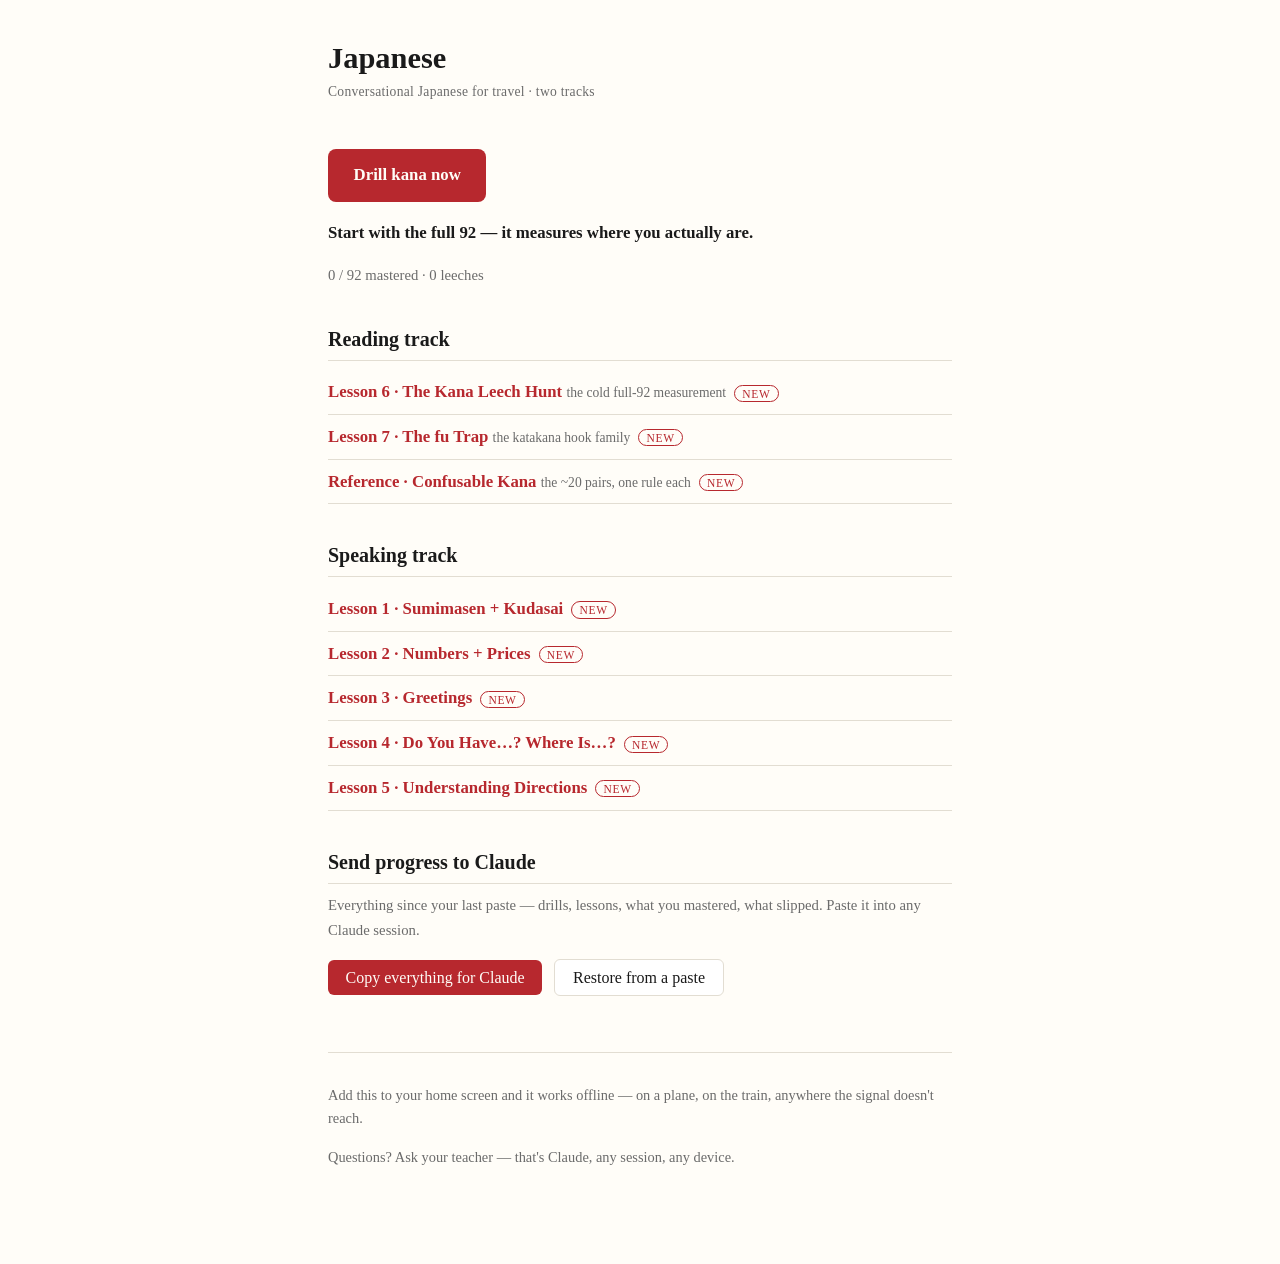
==== index.html @ d2c5561e "Add a shared progress store and one bulk export" ====
<!doctype html>
<html lang="en">
<head>
<meta charset="utf-8">
<meta name="viewport" content="width=device-width, initial-scale=1, viewport-fit=cover">
<meta name="robots" content="noindex, nofollow">
<meta name="theme-color" content="#b7282e" media="(prefers-color-scheme: light)">
<meta name="theme-color" content="#191714" media="(prefers-color-scheme: dark)">
<link rel="manifest" href="manifest.webmanifest">
<link rel="apple-touch-icon" href="icon-180.png">
<link rel="icon" href="icon-192.png">
<meta name="apple-mobile-web-app-capable" content="yes">
<meta name="mobile-web-app-capable" content="yes">
<meta name="apple-mobile-web-app-status-bar-style" content="default">
<meta name="apple-mobile-web-app-title" content="Japanese">
<title>Japanese</title>
<link rel="stylesheet" href="assets/style.css">
<link rel="stylesheet" href="assets/kana-drill.css">
<script src="assets/progress.js"></script>
<script src="assets/kana-drill.js"></script>
<script src="assets/home.js"></script>
<style>
.idx { list-style: none; padding: 0; margin: .6rem 0; }
.idx li { padding: .5rem 0; border-bottom: 1px solid var(--rule); }
.idx a { text-decoration: none; font-weight: 700; }
.idx a:hover { text-decoration: underline; }
.idx-note { color: var(--muted); font-size: .85rem; font-weight: 400; }
.idx-cta {
  display: inline-block;
  background: var(--accent);
  color: var(--paper);
  text-decoration: none;
  font-weight: 700;
  padding: .8rem 1.6rem;
  border-radius: 8px;
  margin-top: .8rem;
}
.idx-sub { color: var(--muted); font-size: .92rem; margin-top: .5rem; }
.idx-next { font-weight: 700; margin-top: .9rem; }
.idx-warn {
  border-left: 3px solid var(--accent);
  background: var(--accent-soft);
  padding: .7rem .9rem;
  font-size: .92rem;
}
.idx-state {
  font-size: .72rem;
  text-transform: uppercase;
  letter-spacing: .06em;
  padding: .1rem .45rem;
  border-radius: 999px;
  border: 1px solid var(--rule);
  color: var(--muted);
  margin-left: .5rem;
  white-space: nowrap;
}
.idx-state.is-new { border-color: var(--accent); color: var(--accent); }
.idx-state.is-done { border-color: var(--win); color: var(--win); }
.idx-restore {
  width: 100%;
  min-height: 6rem;
  font-family: inherit;
  font-size: .9rem;
  padding: .6rem .7rem;
  border: 1px solid var(--rule);
  border-radius: 6px;
  background: var(--card);
  color: var(--ink);
  margin-top: .6rem;
}
</style>
</head>
<body>
<h1>Japanese</h1>
<div class="lesson-meta">Conversational Japanese for travel · two tracks</div>

<p id="warn" class="idx-warn" hidden></p>

<p><a class="idx-cta" href="reference/kana-trainer.html">Drill kana now</a></p>
<p id="next" class="idx-next"></p>
<p id="status" class="idx-sub"></p>

<h2>Reading track</h2>
<ul class="idx">
<li><a href="lessons/0006-kana-diagnostic.html" data-lesson="0006-kana-diagnostic">Lesson 6 · The Kana Leech Hunt</a> <span class="idx-note">the cold full-92 measurement</span></li>
<li><a href="lessons/0007-the-fu-trap.html" data-lesson="0007-the-fu-trap">Lesson 7 · The fu Trap</a> <span class="idx-note">the katakana hook family</span></li>
<li><a href="reference/kana-confusables.html" data-lesson="kana-confusables">Reference · Confusable Kana</a> <span class="idx-note">the ~20 pairs, one rule each</span></li>
</ul>

<h2>Speaking track</h2>
<ul class="idx">
<li><a href="lessons/0001-sumimasen-and-kudasai.html" data-lesson="0001-sumimasen-and-kudasai">Lesson 1 · Sumimasen + Kudasai</a></li>
<li><a href="lessons/0002-numbers-and-prices.html" data-lesson="0002-numbers-and-prices">Lesson 2 · Numbers + Prices</a></li>
<li><a href="lessons/0003-greetings.html" data-lesson="0003-greetings">Lesson 3 · Greetings</a></li>
<li><a href="lessons/0004-arimasu-ka-and-doko.html" data-lesson="0004-arimasu-ka-and-doko">Lesson 4 · Do You Have…? Where Is…?</a></li>
<li><a href="lessons/0005-understanding-directions.html" data-lesson="0005-understanding-directions">Lesson 5 · Understanding Directions</a></li>
</ul>

<h2>Send progress to Claude</h2>
<p class="idx-sub">Everything since your last paste — drills, lessons, what you
mastered, what slipped. Paste it into any Claude session.</p>
<p>
  <button id="export" class="copy-results-btn">Copy everything for Claude</button>
  <button id="restore" class="kd-again">Restore from a paste</button>
</p>
<textarea id="restore-box" class="idx-restore" hidden
  placeholder="Paste a progress export here, then tap Restore again."></textarea>
<pre id="export-raw" class="quiz-summary-raw" hidden></pre>

<footer>
<p>Add this to your home screen and it works offline — on a plane, on the train,
anywhere the signal doesn't reach.</p>
<p>Questions? Ask your teacher — that's Claude, any session, any device.</p>
</footer>
<script src="assets/app.js"></script>
</body>
</html>
---- assets/style.css ----
/* Shared course stylesheet — linked by every lesson and reference doc */
:root {
  --ink: #1a1a1a;
  --paper: #fffdf8;
  --accent: #b7282e;      /* vermillion — torii red */
  --accent-soft: #f6e3e3;
  --muted: #6b6b6b;
  --rule: #e2ddd2;
  --win: #1e7a3c;
  --win-soft: #e2f2e7;
  --card: #ffffff;
  --serif: "Iowan Old Style", "Palatino", "Georgia", serif;
  --jp: "Hiragino Sans", "Hiragino Kaku Gothic ProN", "Yu Gothic", sans-serif;
}

/* Dark theme: lamplit paper, not inverted. Vermillion lifted for contrast. */
@media (prefers-color-scheme: dark) {
  :root {
    --ink: #e8e2d6;
    --paper: #191714;
    --accent: #e0555b;
    --accent-soft: #3a2426;
    --muted: #9d968a;
    --rule: #38342e;
    --win: #5cb87e;
    --win-soft: #1e2f25;
    --card: #221f1b;
  }
}
:root[data-theme="dark"] {
  --ink: #e8e2d6;
  --paper: #191714;
  --accent: #e0555b;
  --accent-soft: #3a2426;
  --muted: #9d968a;
  --rule: #38342e;
  --win: #5cb87e;
  --win-soft: #1e2f25;
  --card: #221f1b;
}
:root[data-theme="light"] {
  --ink: #1a1a1a;
  --paper: #fffdf8;
  --accent: #b7282e;
  --accent-soft: #f6e3e3;
  --muted: #6b6b6b;
  --rule: #e2ddd2;
  --win: #1e7a3c;
  --win-soft: #e2f2e7;
  --card: #ffffff;
}

* { box-sizing: border-box; }

body {
  font-family: var(--serif);
  color: var(--ink);
  background: var(--paper);
  line-height: 1.65;
  max-width: 42rem;
  margin: 0 auto;
  padding: 2.5rem 1.5rem 5rem;
  font-size: 1.05rem;
}

h1 {
  font-size: 1.9rem;
  line-height: 1.2;
  margin: 0 0 .3rem;
  font-weight: 700;
}

h2 {
  font-size: 1.25rem;
  margin: 2.2rem 0 .6rem;
  border-bottom: 1px solid var(--rule);
  padding-bottom: .25rem;
}

.lesson-meta {
  color: var(--muted);
  font-size: .85rem;
  margin-bottom: 2rem;
  letter-spacing: .02em;
}

.jp {
  font-family: var(--jp);
  font-size: 1.35em;
  line-height: 1.5;
}

.romaji { color: var(--muted); font-style: italic; }

.phrase-card {
  border: 1px solid var(--rule);
  border-left: 4px solid var(--accent);
  border-radius: 6px;
  padding: 1rem 1.25rem;
  margin: 1rem 0;
  background: var(--card);
}
.phrase-card .jp { display: block; margin-bottom: .15rem; }
.phrase-card .romaji { display: block; }
.phrase-card .gloss { display: block; font-size: .95rem; }

.callout {
  background: var(--accent-soft);
  border-radius: 6px;
  padding: .8rem 1.1rem;
  margin: 1.2rem 0;
  font-size: .97rem;
}

.win {
  background: var(--win-soft);
  border-radius: 6px;
  padding: .8rem 1.1rem;
  margin: 1.2rem 0;
}

table { border-collapse: collapse; width: 100%; margin: 1rem 0; }
th, td { text-align: left; padding: .45rem .6rem; border-bottom: 1px solid var(--rule); }
th { font-size: .8rem; text-transform: uppercase; letter-spacing: .06em; color: var(--muted); }

a { color: var(--accent); }

.speak-btn {
  font-family: inherit;
  font-size: .8rem;
  border: 1px solid var(--rule);
  background: var(--card);
  border-radius: 999px;
  padding: .15rem .7rem;
  cursor: pointer;
  color: var(--accent);
  vertical-align: middle;
  margin-left: .4rem;
}
.speak-btn:hover { background: var(--accent-soft); }

/* Quiz component */
.quiz { border: 1px solid var(--rule); border-radius: 6px; padding: 1.1rem 1.25rem; margin: 1.2rem 0; background: var(--card); }
.quiz-q { font-weight: 700; margin-bottom: .7rem; }
.quiz-opt {
  display: block; width: 100%; text-align: left;
  font-family: inherit; font-size: 1rem;
  padding: .55rem .8rem; margin: .35rem 0;
  border: 1px solid var(--rule); border-radius: 6px;
  background: var(--paper); color: var(--ink); cursor: pointer;
}
.quiz-opt:hover { border-color: var(--accent); }
.quiz-opt.correct { background: var(--win-soft); border-color: var(--win); }
.quiz-opt.wrong { background: var(--accent-soft); border-color: var(--accent); }
.quiz-fb { margin-top: .6rem; font-size: .95rem; display: none; }

/* Results summary — shown after the last quiz is answered */
.quiz-summary {
  border: 1px solid var(--accent);
  border-radius: 6px;
  padding: 1.1rem 1.25rem;
  margin: 1.5rem 0;
  background: var(--card);
}
.quiz-summary-score { font-weight: 700; font-size: 1.1rem; margin-bottom: .4rem; }
.quiz-summary p { margin: 0 0 .8rem; font-size: .95rem; color: var(--muted); }
.copy-results-btn {
  font-family: inherit; font-size: 1rem;
  padding: .55rem 1.1rem;
  border: none; border-radius: 6px;
  background: var(--accent); color: var(--paper);
  cursor: pointer;
}
.quiz-summary-raw {
  margin: .8rem 0 0; padding: .7rem .9rem;
  border: 1px dashed var(--rule); border-radius: 6px;
  font-size: .85rem; white-space: pre-wrap;
  overflow-x: auto;
  user-select: all; -webkit-user-select: all;
}

footer {
  margin-top: 3.5rem; padding-top: 1rem;
  border-top: 1px solid var(--rule);
  font-size: .9rem; color: var(--muted);
}

@media print {
  body { max-width: none; padding: 0; }
  .speak-btn, .quiz { display: none; }
}
---- assets/kana-drill.css ----
/* Kana drill component — pairs with assets/kana-drill.js.
   Inherits palette from style.css; adds nothing to :root. */

.kd-stage {
  border: 1px solid var(--rule);
  border-radius: 8px;
  background: var(--card);
  padding: 1.2rem 1.25rem 1.6rem;
  margin: 1.4rem 0;
  text-align: center;
  min-height: 21rem;
  display: flex;
  flex-direction: column;
  align-items: center;
  cursor: text;
}

.kd-prog {
  font-size: .78rem;
  letter-spacing: .08em;
  text-transform: uppercase;
  color: var(--muted);
  margin-bottom: .5rem;
}

.kd-face {
  font-size: 7.5rem;
  line-height: 1.15;
  margin: .4rem 0 .8rem;
  transition: color .12s ease;
  user-select: none;
  -webkit-user-select: none;
}
.kd-face.kd-ok { color: var(--win); }
.kd-face.kd-no { color: var(--accent); }

.kd-form { width: 100%; max-width: 15rem; }

.kd-input {
  font-family: var(--serif);
  /* >=16px or iOS zooms the viewport on focus */
  font-size: 1.35rem;
  text-align: center;
  width: 100%;
  padding: .5rem .6rem;
  color: var(--ink);
  background: var(--paper);
  border: none;
  border-bottom: 2px solid var(--rule);
  border-radius: 0;
  outline: none;
  letter-spacing: .06em;
}
.kd-input:focus { border-bottom-color: var(--accent); }
.kd-input:disabled { opacity: .45; }

/* Mastery-window indicator. Drains over FAST_MS; empty just means the answer
   gets logged as slow, never that the card is over. */
.kd-timer {
  width: 100%;
  max-width: 15rem;
  height: 2px;
  margin-top: .55rem;
  background: var(--rule);
  border-radius: 2px;
  overflow: hidden;
  transition: opacity .2s ease;
}
.kd-timer i {
  display: block;
  height: 100%;
  width: 100%;
  background: var(--win);
  transform-origin: left center;
  transform: scaleX(1);
}

.kd-fb {
  margin-top: .9rem;
  font-size: .95rem;
  min-height: 4.2rem;
  max-width: 26rem;
  line-height: 1.5;
  visibility: hidden;
}
.kd-fb.show { visibility: visible; }
.kd-cont {
  margin-top: .5rem;
  font-size: .78rem;
  letter-spacing: .06em;
  text-transform: uppercase;
  color: var(--muted);
}

/* --- idle gate --- */
.kd-start {
  display: none;
  flex-direction: column;
  align-items: center;
  justify-content: center;
  gap: .8rem;
  flex: 1;
}
.kd-stage.kd-idle .kd-start { display: flex; }
.kd-stage.kd-idle .kd-prog,
.kd-stage.kd-idle .kd-face,
.kd-stage.kd-idle .kd-form,
.kd-stage.kd-idle .kd-timer,
.kd-stage.kd-idle .kd-fb { display: none; }
.kd-stage.kd-idle { cursor: default; justify-content: center; }

.kd-start-btn {
  font-family: inherit;
  font-size: 1.15rem;
  padding: .7rem 2.4rem;
  border: none;
  border-radius: 999px;
  background: var(--accent);
  color: var(--paper);
  cursor: pointer;
}
.kd-start-btn:focus-visible { outline: 2px solid var(--ink); outline-offset: 3px; }
.kd-start-note {
  font-size: .85rem;
  color: var(--muted);
  max-width: 18rem;
  text-align: center;
}

/* --- summary --- */
.kd-summary { width: 100%; text-align: left; }
.kd-summary-score {
  font-weight: 700;
  font-size: 1.15rem;
  margin-bottom: .3rem;
}
.kd-summary p {
  margin: 0 0 1rem;
  font-size: .92rem;
  color: var(--muted);
}

.kd-list { margin: 0 0 1.2rem; }
.kd-list h3 {
  font-size: .78rem;
  text-transform: uppercase;
  letter-spacing: .06em;
  color: var(--muted);
  margin: 0 0 .3rem;
  font-weight: 700;
}
.kd-row {
  display: flex;
  align-items: baseline;
  gap: .7rem;
  padding: .3rem 0;
  border-bottom: 1px solid var(--rule);
}
.kd-row-kana { font-size: 1.6rem; min-width: 2rem; }
.kd-row-ans { font-weight: 700; min-width: 3rem; }
.kd-row-note { color: var(--muted); font-size: .88rem; }

/* Shown only when the device refuses to store progress — a real condition on
   iOS, where the artifact frame's storage is blocked. Informational, not an
   error: the drill still works, it just can't remember. */
.kd-warn {
  margin: 1rem 0 .2rem;
  padding: .7rem .9rem;
  border-left: 3px solid var(--accent);
  background: var(--card);
  color: var(--muted);
  font-size: .9rem;
  line-height: 1.5;
}

.kd-again {
  font-family: inherit;
  font-size: 1rem;
  padding: .55rem 1.1rem;
  margin-left: .5rem;
  border: 1px solid var(--rule);
  border-radius: 6px;
  background: var(--card);
  color: var(--ink);
  cursor: pointer;
}
.kd-again:hover { border-color: var(--accent); }

@media (max-width: 30rem) {
  .kd-face { font-size: 6rem; }
  .kd-stage { min-height: 19rem; padding: 1rem .9rem 1.3rem; }
}
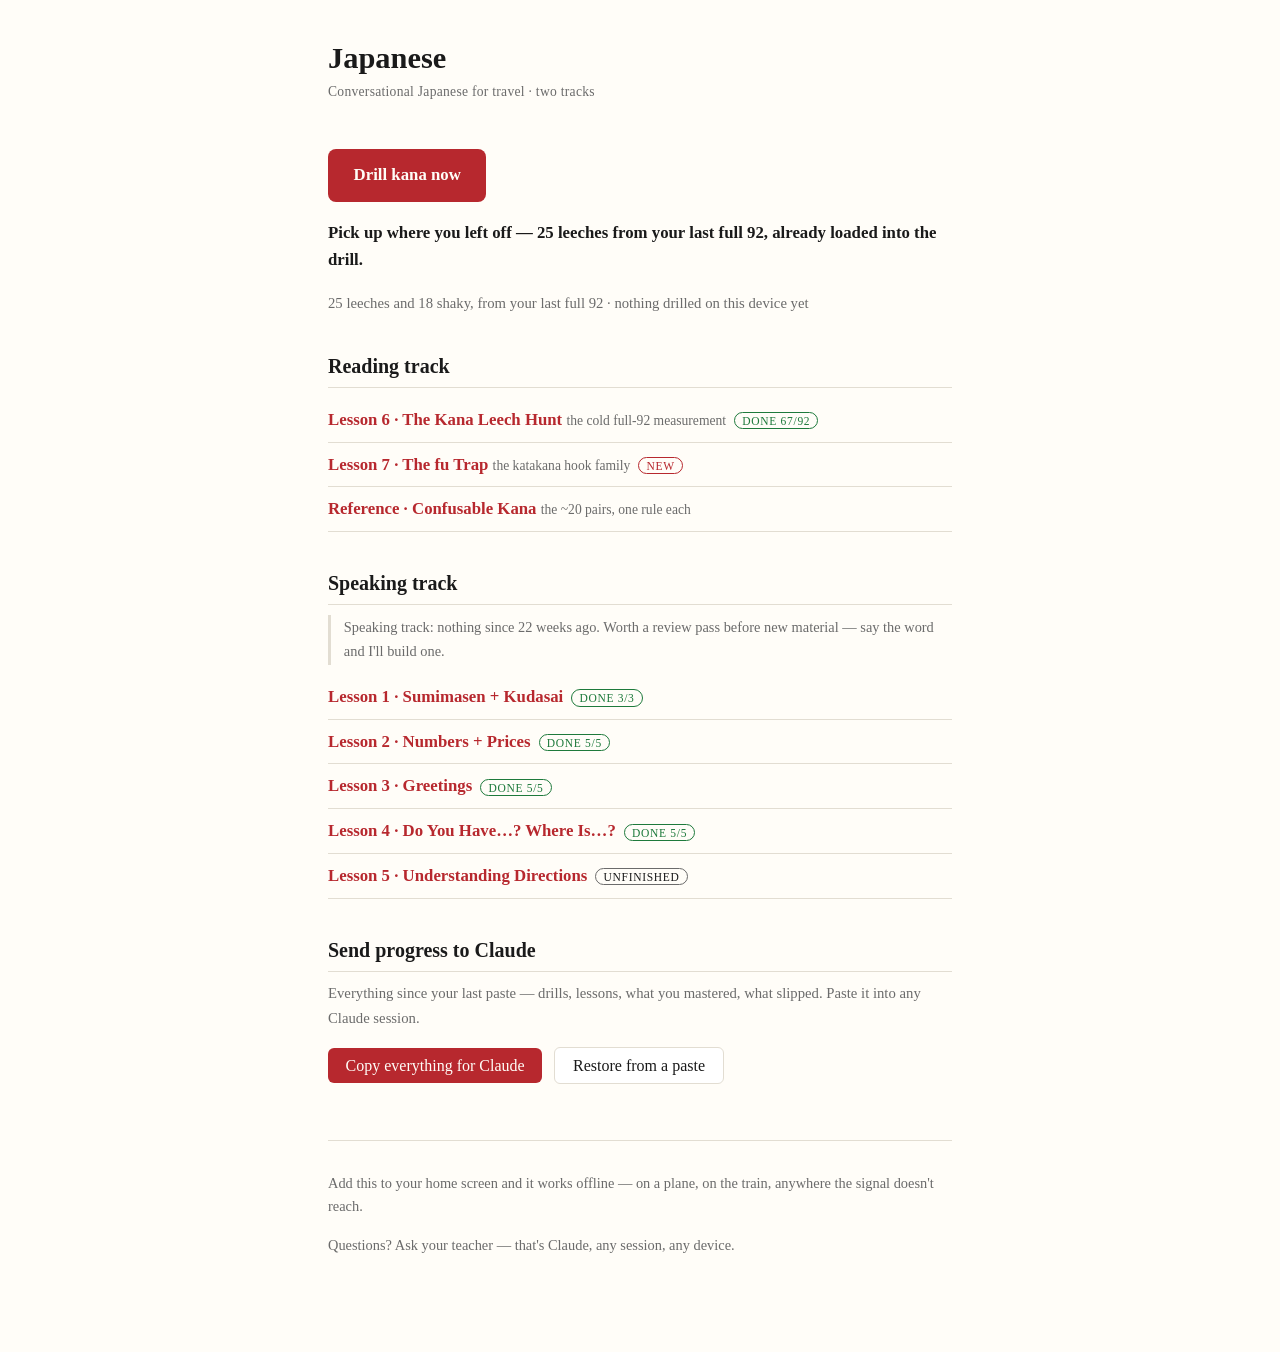
==== commit f4b46af1: "Stop telling a man with months of history that everything is new" ====
--- a/index.html
+++ b/index.html
@@ -56,6 +56,14 @@
 }
 .idx-state.is-new { border-color: var(--accent); color: var(--accent); }
 .idx-state.is-done { border-color: var(--win); color: var(--win); }
+.idx-state.is-part { border-color: var(--muted); color: var(--ink); }
+.idx-stale {
+  color: var(--muted);
+  font-size: .9rem;
+  border-left: 3px solid var(--rule);
+  padding: .1rem 0 .1rem .8rem;
+  margin: .6rem 0 0;
+}
 .idx-restore {
   width: 100%;
   min-height: 6rem;
@@ -71,6 +79,7 @@
 </style>
 </head>
 <body>
+<div id="seed" hidden data-seed-miss="チみソムアれヲナぬモたユノまくレヌツわミけワサニフ" data-seed-slow="をちイクスセラなヘしゆによマつシせの" data-seed-lessons='{"0001-sumimasen-and-kudasai": {"right": 3, "total": 3, "on": "2026-07-05"}, "0002-numbers-and-prices": {"right": 5, "total": 5, "on": "2026-07-05"}, "0003-greetings": {"right": 5, "total": 5, "on": "2026-07-05"}, "0004-arimasu-ka-and-doko": {"right": 5, "total": 5, "on": "2026-07-05"}, "0005-understanding-directions": {"started": true, "on": "2026-07-05"}, "0006-kana-diagnostic": {"right": 67, "total": 92, "on": "2026-08-13"}}'></div>
 <h1>Japanese</h1>
 <div class="lesson-meta">Conversational Japanese for travel · two tracks</div>
 
@@ -81,14 +90,15 @@
 <p id="status" class="idx-sub"></p>
 
 <h2>Reading track</h2>
-<ul class="idx">
+<ul class="idx" id="reading">
 <li><a href="lessons/0006-kana-diagnostic.html" data-lesson="0006-kana-diagnostic">Lesson 6 · The Kana Leech Hunt</a> <span class="idx-note">the cold full-92 measurement</span></li>
 <li><a href="lessons/0007-the-fu-trap.html" data-lesson="0007-the-fu-trap">Lesson 7 · The fu Trap</a> <span class="idx-note">the katakana hook family</span></li>
-<li><a href="reference/kana-confusables.html" data-lesson="kana-confusables">Reference · Confusable Kana</a> <span class="idx-note">the ~20 pairs, one rule each</span></li>
+<li><a href="reference/kana-confusables.html">Reference · Confusable Kana</a> <span class="idx-note">the ~20 pairs, one rule each</span></li>
 </ul>
 
 <h2>Speaking track</h2>
-<ul class="idx">
+<p id="stale" class="idx-stale" hidden></p>
+<ul class="idx" id="speaking">
 <li><a href="lessons/0001-sumimasen-and-kudasai.html" data-lesson="0001-sumimasen-and-kudasai">Lesson 1 · Sumimasen + Kudasai</a></li>
 <li><a href="lessons/0002-numbers-and-prices.html" data-lesson="0002-numbers-and-prices">Lesson 2 · Numbers + Prices</a></li>
 <li><a href="lessons/0003-greetings.html" data-lesson="0003-greetings">Lesson 3 · Greetings</a></li>
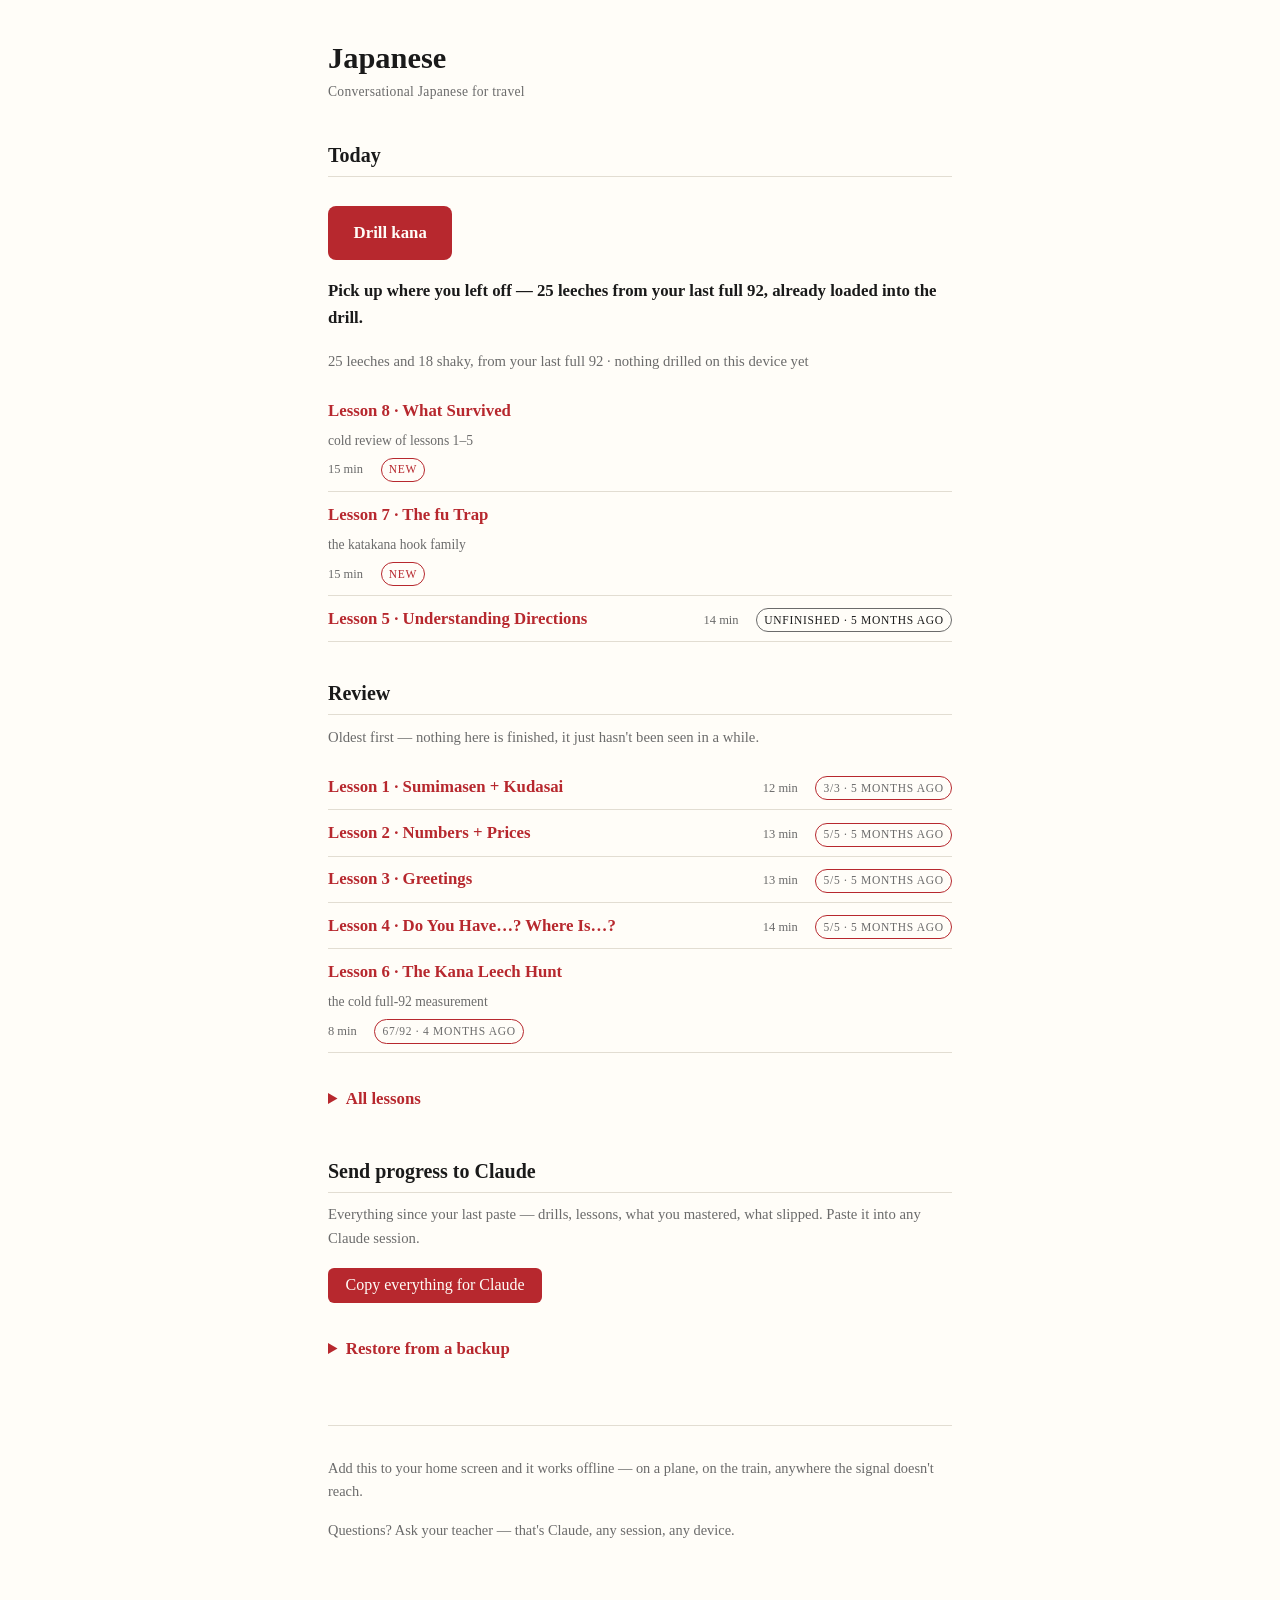
==== commit b767b97d: "Add the review lesson; reorder the home page around today" ====
--- a/index.html
+++ b/index.html
@@ -20,11 +20,28 @@
 <script src="assets/kana-drill.js"></script>
 <script src="assets/home.js"></script>
 <style>
+/* Rows wrap as a flex line so a long title never shoves its badge onto a line
+   of its own on a narrow phone. */
 .idx { list-style: none; padding: 0; margin: .6rem 0; }
-.idx li { padding: .5rem 0; border-bottom: 1px solid var(--rule); }
-.idx a { text-decoration: none; font-weight: 700; }
+.idx li {
+  display: flex;
+  flex-wrap: wrap;
+  align-items: baseline;
+  gap: .35rem .6rem;
+  padding: .55rem 0;
+  border-bottom: 1px solid var(--rule);
+}
+.idx a { text-decoration: none; font-weight: 700; flex: 1 1 auto; }
 .idx a:hover { text-decoration: underline; }
-.idx-note { color: var(--muted); font-size: .85rem; font-weight: 400; }
+.idx-note { color: var(--muted); font-size: .85rem; font-weight: 400; flex: 1 0 100%; }
+.idx-mins { color: var(--muted); font-size: .78rem; white-space: nowrap; }
+.idx-details { margin: 1.6rem 0; }
+.idx-details summary {
+  cursor: pointer;
+  font-weight: 700;
+  padding: .4rem 0;
+  color: var(--accent);
+}
 .idx-cta {
   display: inline-block;
   background: var(--accent);
@@ -57,13 +74,8 @@
 .idx-state.is-new { border-color: var(--accent); color: var(--accent); }
 .idx-state.is-done { border-color: var(--win); color: var(--win); }
 .idx-state.is-part { border-color: var(--muted); color: var(--ink); }
-.idx-stale {
-  color: var(--muted);
-  font-size: .9rem;
-  border-left: 3px solid var(--rule);
-  padding: .1rem 0 .1rem .8rem;
-  margin: .6rem 0 0;
-}
+/* Gone quiet long enough to be worth revisiting — deliberately not green. */
+.idx-state.is-stale { border-color: var(--accent); color: var(--muted); }
 .idx-restore {
   width: 100%;
   min-height: 6rem;
@@ -81,41 +93,51 @@
 <body>
 <div id="seed" hidden data-seed-miss="チみソムアれヲナぬモたユノまくレヌツわミけワサニフ" data-seed-slow="をちイクスセラなヘしゆによマつシせの" data-seed-lessons='{"0001-sumimasen-and-kudasai": {"right": 3, "total": 3, "on": "2026-07-05"}, "0002-numbers-and-prices": {"right": 5, "total": 5, "on": "2026-07-05"}, "0003-greetings": {"right": 5, "total": 5, "on": "2026-07-05"}, "0004-arimasu-ka-and-doko": {"right": 5, "total": 5, "on": "2026-07-05"}, "0005-understanding-directions": {"started": true, "on": "2026-07-05"}, "0006-kana-diagnostic": {"right": 67, "total": 92, "on": "2026-08-13"}}'></div>
 <h1>Japanese</h1>
-<div class="lesson-meta">Conversational Japanese for travel · two tracks</div>
+<div class="lesson-meta">Conversational Japanese for travel</div>
 
 <p id="warn" class="idx-warn" hidden></p>
 
-<p><a class="idx-cta" href="reference/kana-trainer.html">Drill kana now</a></p>
+<h2>Today</h2>
+<p><a class="idx-cta" href="reference/kana-trainer.html">Drill kana</a></p>
 <p id="next" class="idx-next"></p>
 <p id="status" class="idx-sub"></p>
+<ul class="idx" id="todo"></ul>
 
-<h2>Reading track</h2>
-<ul class="idx" id="reading">
-<li><a href="lessons/0006-kana-diagnostic.html" data-lesson="0006-kana-diagnostic">Lesson 6 · The Kana Leech Hunt</a> <span class="idx-note">the cold full-92 measurement</span></li>
-<li><a href="lessons/0007-the-fu-trap.html" data-lesson="0007-the-fu-trap">Lesson 7 · The fu Trap</a> <span class="idx-note">the katakana hook family</span></li>
-<li><a href="reference/kana-confusables.html">Reference · Confusable Kana</a> <span class="idx-note">the ~20 pairs, one rule each</span></li>
-</ul>
+<h2>Review</h2>
+<p class="idx-sub">Oldest first — nothing here is finished, it just hasn't been
+seen in a while.</p>
+<ul class="idx" id="review"></ul>
+<p id="review-empty" class="idx-sub" hidden>Nothing to review yet.</p>
 
-<h2>Speaking track</h2>
-<p id="stale" class="idx-stale" hidden></p>
-<ul class="idx" id="speaking">
-<li><a href="lessons/0001-sumimasen-and-kudasai.html" data-lesson="0001-sumimasen-and-kudasai">Lesson 1 · Sumimasen + Kudasai</a></li>
-<li><a href="lessons/0002-numbers-and-prices.html" data-lesson="0002-numbers-and-prices">Lesson 2 · Numbers + Prices</a></li>
-<li><a href="lessons/0003-greetings.html" data-lesson="0003-greetings">Lesson 3 · Greetings</a></li>
-<li><a href="lessons/0004-arimasu-ka-and-doko.html" data-lesson="0004-arimasu-ka-and-doko">Lesson 4 · Do You Have…? Where Is…?</a></li>
-<li><a href="lessons/0005-understanding-directions.html" data-lesson="0005-understanding-directions">Lesson 5 · Understanding Directions</a></li>
-</ul>
+<details class="idx-details">
+  <summary>All lessons</summary>
+  <ul class="idx" id="catalogue">
+<li data-lesson="0001-sumimasen-and-kudasai" data-track="speaking" data-mins="12 min"><a href="lessons/0001-sumimasen-and-kudasai.html">Lesson 1 · Sumimasen + Kudasai</a><span class="idx-mins">12 min</span></li>
+<li data-lesson="0002-numbers-and-prices" data-track="speaking" data-mins="13 min"><a href="lessons/0002-numbers-and-prices.html">Lesson 2 · Numbers + Prices</a><span class="idx-mins">13 min</span></li>
+<li data-lesson="0003-greetings" data-track="speaking" data-mins="13 min"><a href="lessons/0003-greetings.html">Lesson 3 · Greetings</a><span class="idx-mins">13 min</span></li>
+<li data-lesson="0004-arimasu-ka-and-doko" data-track="speaking" data-mins="14 min"><a href="lessons/0004-arimasu-ka-and-doko.html">Lesson 4 · Do You Have…? Where Is…?</a><span class="idx-mins">14 min</span></li>
+<li data-lesson="0005-understanding-directions" data-track="speaking" data-mins="14 min"><a href="lessons/0005-understanding-directions.html">Lesson 5 · Understanding Directions</a><span class="idx-mins">14 min</span></li>
+<li data-lesson="0006-kana-diagnostic" data-track="reading" data-mins="8 min"><a href="lessons/0006-kana-diagnostic.html">Lesson 6 · The Kana Leech Hunt</a><span class="idx-note">the cold full-92 measurement</span><span class="idx-mins">8 min</span></li>
+<li data-lesson="0007-the-fu-trap" data-track="reading" data-mins="15 min"><a href="lessons/0007-the-fu-trap.html">Lesson 7 · The fu Trap</a><span class="idx-note">the katakana hook family</span><span class="idx-mins">15 min</span></li>
+<li data-lesson="0008-what-survived" data-track="speaking" data-mins="15 min"><a href="lessons/0008-what-survived.html">Lesson 8 · What Survived</a><span class="idx-note">cold review of lessons 1–5</span><span class="idx-mins">15 min</span></li>
+<li data-ref="1"><a href="reference/kana-confusables.html">Reference · Confusable Kana</a><span class="idx-note">the ~20 pairs, one rule each</span></li>
+  </ul>
+</details>
 
 <h2>Send progress to Claude</h2>
 <p class="idx-sub">Everything since your last paste — drills, lessons, what you
 mastered, what slipped. Paste it into any Claude session.</p>
-<p>
-  <button id="export" class="copy-results-btn">Copy everything for Claude</button>
-  <button id="restore" class="kd-again">Restore from a paste</button>
-</p>
-<textarea id="restore-box" class="idx-restore" hidden
-  placeholder="Paste a progress export here, then tap Restore again."></textarea>
+<p><button id="export" class="copy-results-btn">Copy everything for Claude</button></p>
 <pre id="export-raw" class="quiz-summary-raw" hidden></pre>
+
+<details class="idx-details">
+  <summary>Restore from a backup</summary>
+  <p class="idx-sub">Replaces everything on this device with a pasted export.
+  Only for a new phone or after clearing Safari.</p>
+  <textarea id="restore-box" class="idx-restore"
+    placeholder="Paste a progress export here."></textarea>
+  <p><button id="restore" class="kd-again">Restore</button></p>
+</details>
 
 <footer>
 <p>Add this to your home screen and it works offline — on a plane, on the train,
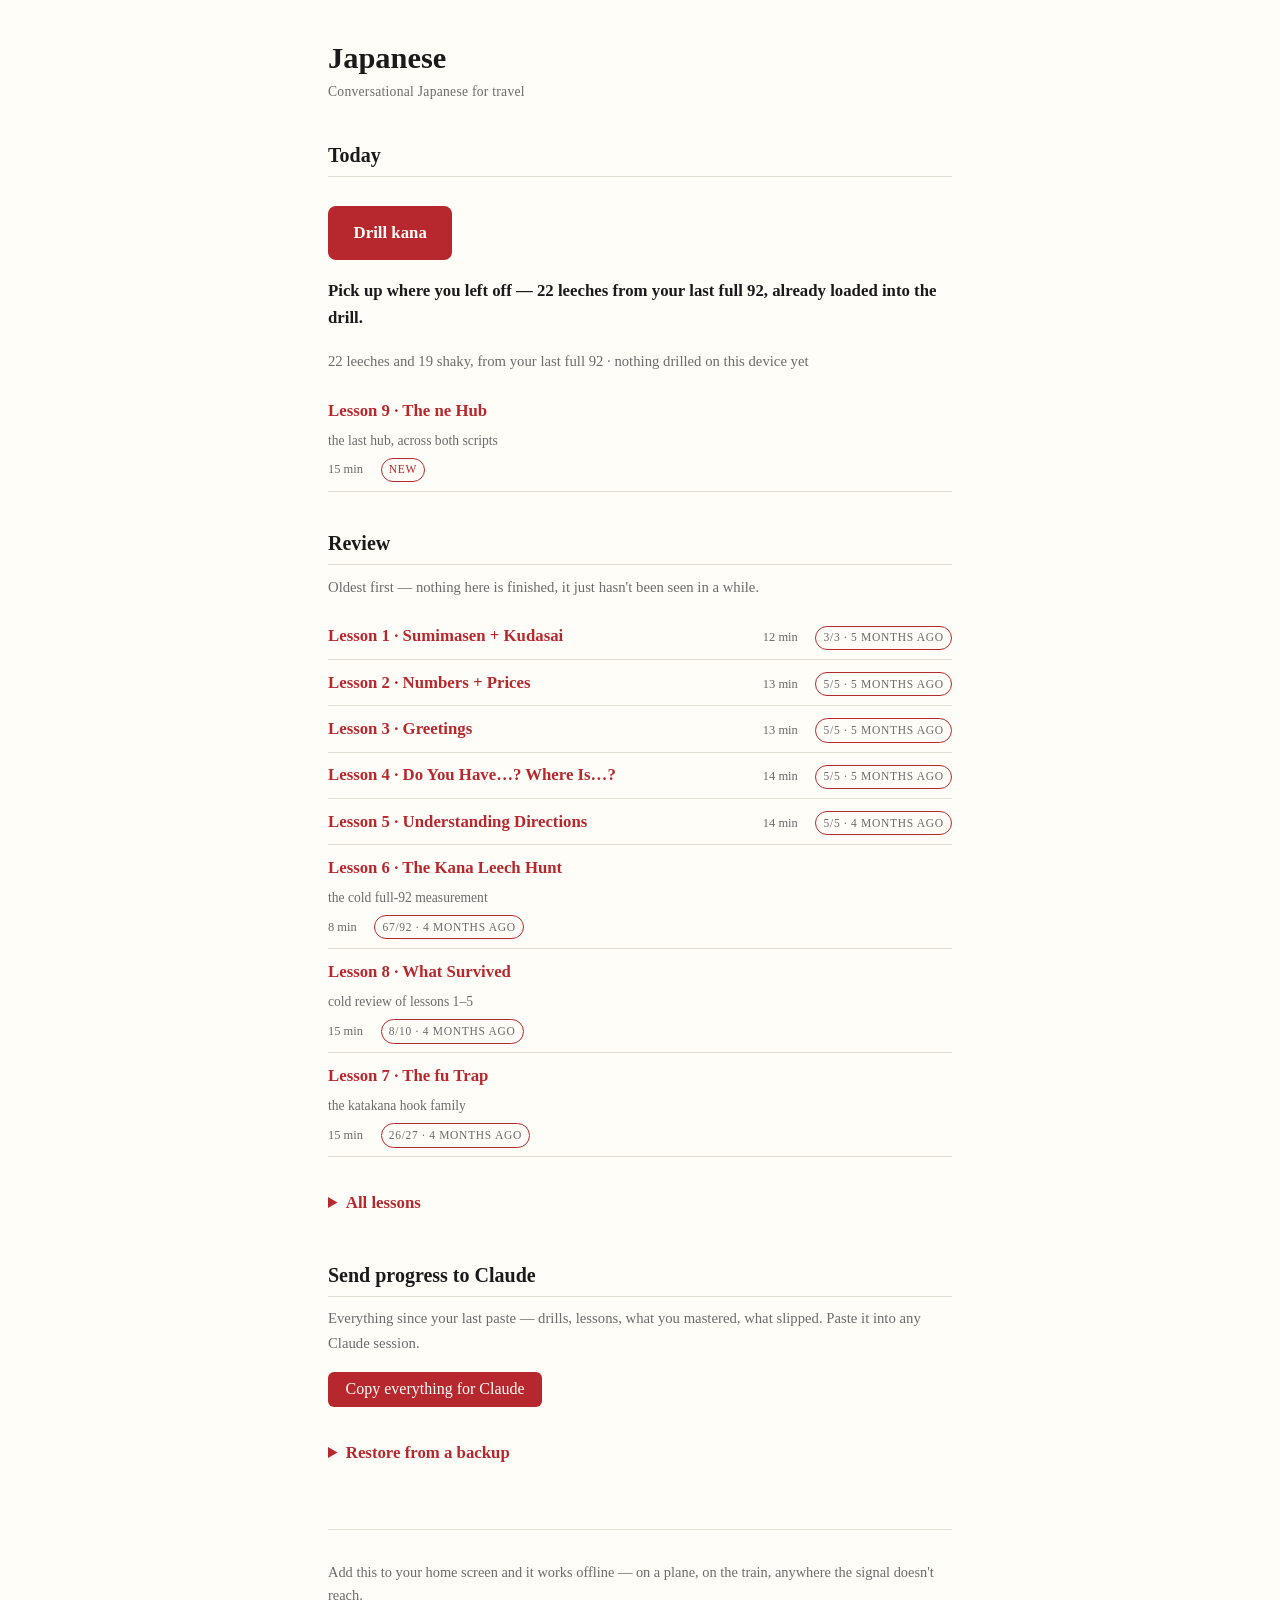
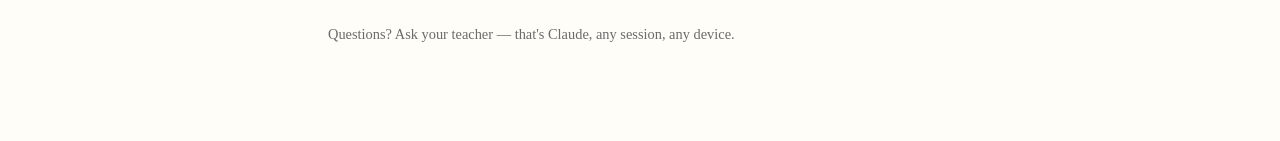
==== commit b493bfdc: "Lesson 9 (the ne hub); Lesson 7's results shrank the fu hub to one kana, and two reports were lying " ====
--- a/index.html
+++ b/index.html
@@ -91,7 +91,7 @@
 </style>
 </head>
 <body>
-<div id="seed" hidden data-seed-miss="チみソムアれヲナぬモたユノまくレヌツわミけワサニフ" data-seed-slow="をちイクスセラなヘしゆによマつシせの" data-seed-lessons='{"0001-sumimasen-and-kudasai": {"right": 3, "total": 3, "on": "2026-07-05"}, "0002-numbers-and-prices": {"right": 5, "total": 5, "on": "2026-07-05"}, "0003-greetings": {"right": 5, "total": 5, "on": "2026-07-05"}, "0004-arimasu-ka-and-doko": {"right": 5, "total": 5, "on": "2026-07-05"}, "0005-understanding-directions": {"started": true, "on": "2026-07-05"}, "0006-kana-diagnostic": {"right": 67, "total": 92, "on": "2026-08-13"}}'></div>
+<div id="seed" hidden data-seed-miss="チみソムアれナぬモたユノまくレツわミけワサニ" data-seed-slow="をちイクセなヘしゆによマつシせのフヲケ" data-seed-lessons='{"0001-sumimasen-and-kudasai": {"right": 3, "total": 3, "on": "2026-07-05"}, "0002-numbers-and-prices": {"right": 5, "total": 5, "on": "2026-07-05"}, "0003-greetings": {"right": 5, "total": 5, "on": "2026-07-05"}, "0004-arimasu-ka-and-doko": {"right": 5, "total": 5, "on": "2026-07-05"}, "0005-understanding-directions": {"right": 5, "total": 5, "on": "2026-08-13"}, "0006-kana-diagnostic": {"right": 67, "total": 92, "on": "2026-08-13"}, "0007-the-fu-trap": {"right": 26, "total": 27, "on": "2026-08-14"}, "0008-what-survived": {"right": 8, "total": 10, "on": "2026-08-13"}}'></div>
 <h1>Japanese</h1>
 <div class="lesson-meta">Conversational Japanese for travel</div>
 
@@ -120,6 +120,7 @@
 <li data-lesson="0006-kana-diagnostic" data-track="reading" data-mins="8 min"><a href="lessons/0006-kana-diagnostic.html">Lesson 6 · The Kana Leech Hunt</a><span class="idx-note">the cold full-92 measurement</span><span class="idx-mins">8 min</span></li>
 <li data-lesson="0007-the-fu-trap" data-track="reading" data-mins="15 min"><a href="lessons/0007-the-fu-trap.html">Lesson 7 · The fu Trap</a><span class="idx-note">the katakana hook family</span><span class="idx-mins">15 min</span></li>
 <li data-lesson="0008-what-survived" data-track="speaking" data-mins="15 min"><a href="lessons/0008-what-survived.html">Lesson 8 · What Survived</a><span class="idx-note">cold review of lessons 1–5</span><span class="idx-mins">15 min</span></li>
+<li data-lesson="0009-the-ne-hub" data-track="reading" data-mins="15 min"><a href="lessons/0009-the-ne-hub.html">Lesson 9 · The ne Hub</a><span class="idx-note">the last hub, across both scripts</span><span class="idx-mins">15 min</span></li>
 <li data-ref="1"><a href="reference/kana-confusables.html">Reference · Confusable Kana</a><span class="idx-note">the ~20 pairs, one rule each</span></li>
   </ul>
 </details>
--- a/assets/style.css
+++ b/assets/style.css
@@ -185,7 +185,28 @@
   font-size: .9rem; color: var(--muted);
 }
 
+/* Way home. Installed to the home screen there is no browser back button, so
+   without these a lesson is a room with no door. */
+.nav-home {
+  display: inline-block;
+  margin-bottom: 1.4rem;
+  font-size: .85rem;
+  text-decoration: none;
+  letter-spacing: .02em;
+}
+.nav-home:hover { text-decoration: underline; }
+.nav-home-bottom { margin-top: 2rem; }
+.nav-home-bottom a {
+  display: inline-block;
+  text-decoration: none;
+  font-weight: 700;
+  padding: .7rem 1.3rem;   /* a thumb target, not a hairline of text */
+  border: 1px solid var(--rule);
+  border-radius: 8px;
+}
+.nav-home-bottom a:hover { background: var(--accent-soft); }
+
 @media print {
   body { max-width: none; padding: 0; }
-  .speak-btn, .quiz { display: none; }
-}
+  .speak-btn, .quiz, .nav-home, .nav-home-bottom { display: none; }
+}
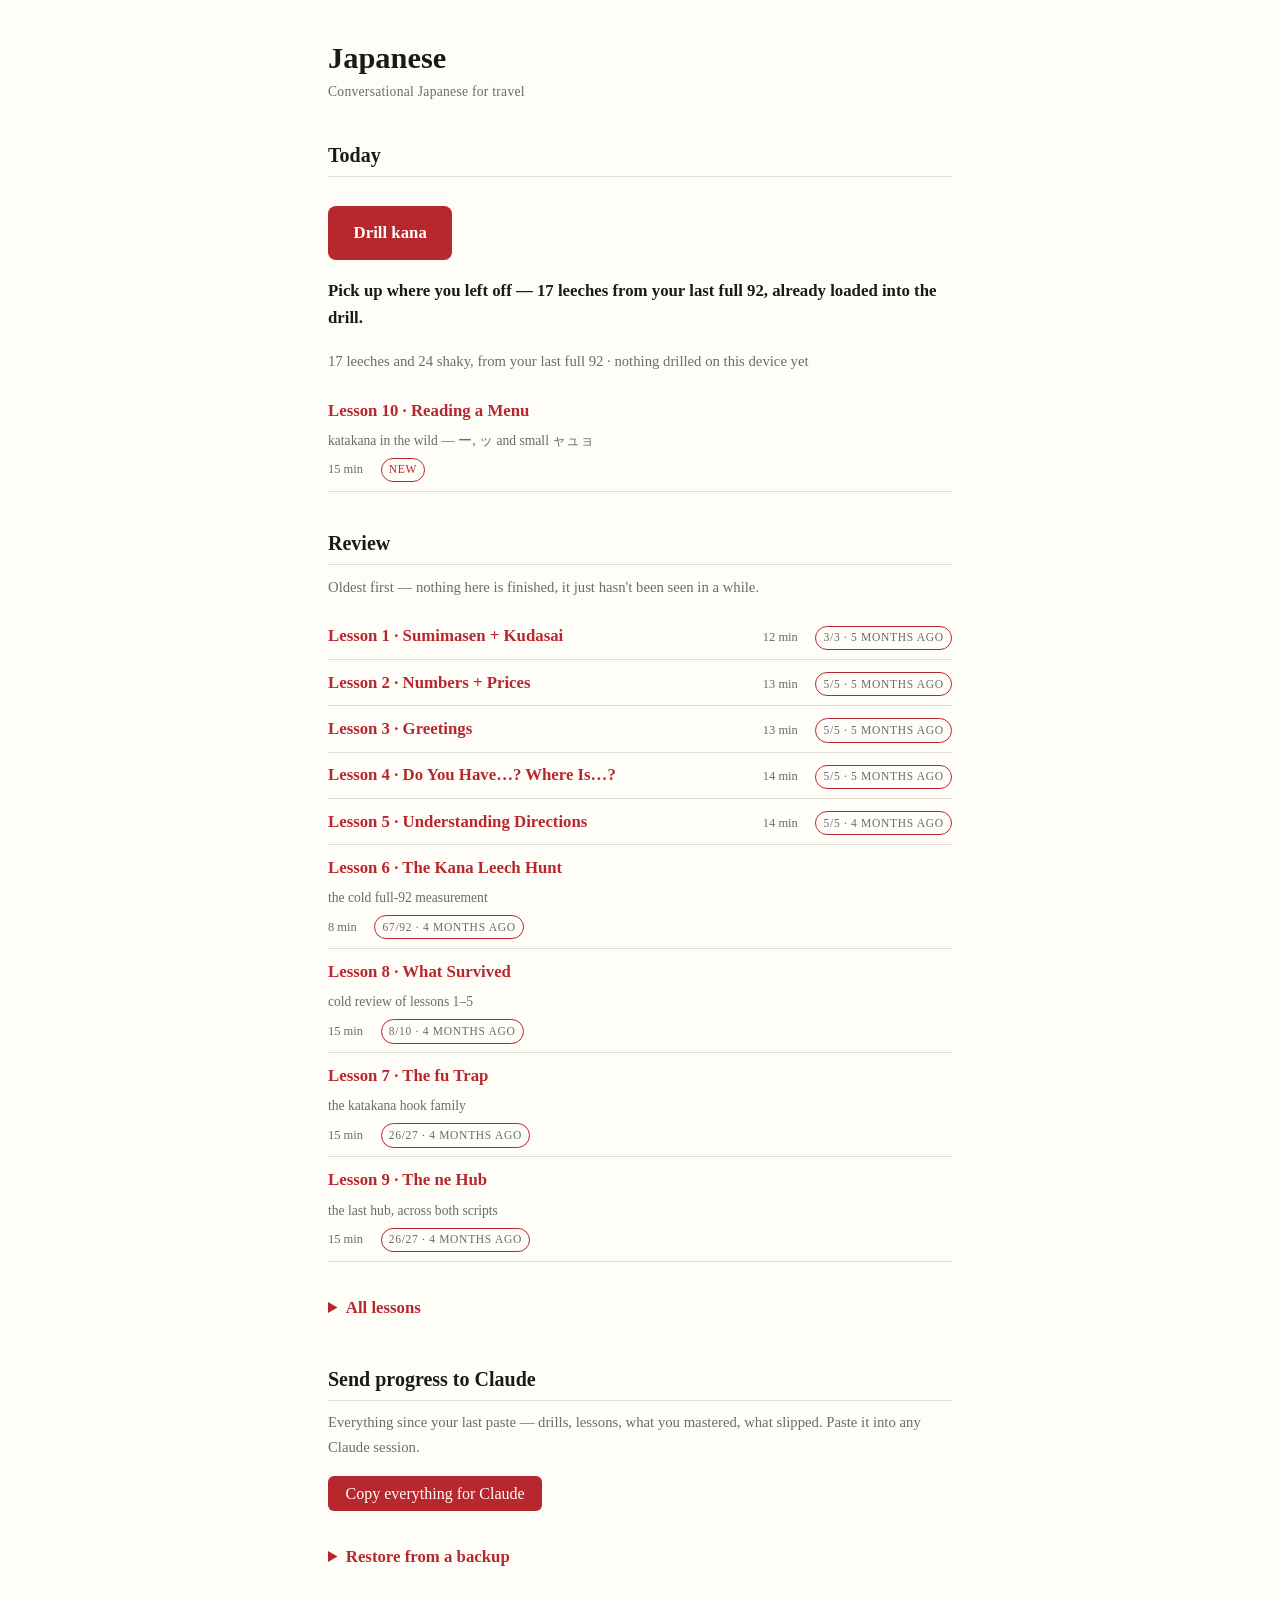
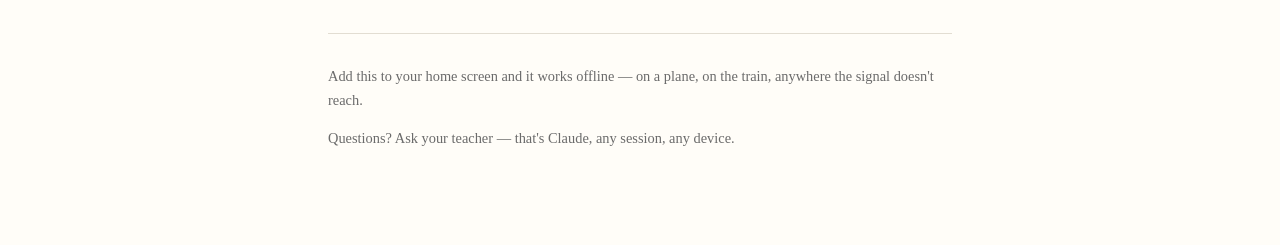
==== commit 3f931a75: "Lesson 10 (menus and signs); kana lessons end here — the trainer is better at characters than a less" ====
--- a/index.html
+++ b/index.html
@@ -91,7 +91,7 @@
 </style>
 </head>
 <body>
-<div id="seed" hidden data-seed-miss="チみソムアれナぬモたユノまくレツわミけワサニ" data-seed-slow="をちイクセなヘしゆによマつシせのフヲケ" data-seed-lessons='{"0001-sumimasen-and-kudasai": {"right": 3, "total": 3, "on": "2026-07-05"}, "0002-numbers-and-prices": {"right": 5, "total": 5, "on": "2026-07-05"}, "0003-greetings": {"right": 5, "total": 5, "on": "2026-07-05"}, "0004-arimasu-ka-and-doko": {"right": 5, "total": 5, "on": "2026-07-05"}, "0005-understanding-directions": {"right": 5, "total": 5, "on": "2026-08-13"}, "0006-kana-diagnostic": {"right": 67, "total": 92, "on": "2026-08-13"}, "0007-the-fu-trap": {"right": 26, "total": 27, "on": "2026-08-14"}, "0008-what-survived": {"right": 8, "total": 10, "on": "2026-08-13"}}'></div>
+<div id="seed" hidden data-seed-miss="みソムアぬモたユまくレツミけワサニ" data-seed-slow="をちイクセなヘしゆによマつシせのフヲケノチれメね" data-seed-lessons='{"0001-sumimasen-and-kudasai": {"right": 3, "total": 3, "on": "2026-07-05"}, "0002-numbers-and-prices": {"right": 5, "total": 5, "on": "2026-07-05"}, "0003-greetings": {"right": 5, "total": 5, "on": "2026-07-05"}, "0004-arimasu-ka-and-doko": {"right": 5, "total": 5, "on": "2026-07-05"}, "0005-understanding-directions": {"right": 5, "total": 5, "on": "2026-08-13"}, "0006-kana-diagnostic": {"right": 67, "total": 92, "on": "2026-08-13"}, "0007-the-fu-trap": {"right": 26, "total": 27, "on": "2026-08-14"}, "0008-what-survived": {"right": 8, "total": 10, "on": "2026-08-13"}, "0009-the-ne-hub": {"right": 26, "total": 27, "on": "2026-08-14"}}'></div>
 <h1>Japanese</h1>
 <div class="lesson-meta">Conversational Japanese for travel</div>
 
@@ -121,6 +121,7 @@
 <li data-lesson="0007-the-fu-trap" data-track="reading" data-mins="15 min"><a href="lessons/0007-the-fu-trap.html">Lesson 7 · The fu Trap</a><span class="idx-note">the katakana hook family</span><span class="idx-mins">15 min</span></li>
 <li data-lesson="0008-what-survived" data-track="speaking" data-mins="15 min"><a href="lessons/0008-what-survived.html">Lesson 8 · What Survived</a><span class="idx-note">cold review of lessons 1–5</span><span class="idx-mins">15 min</span></li>
 <li data-lesson="0009-the-ne-hub" data-track="reading" data-mins="15 min"><a href="lessons/0009-the-ne-hub.html">Lesson 9 · The ne Hub</a><span class="idx-note">the last hub, across both scripts</span><span class="idx-mins">15 min</span></li>
+<li data-lesson="0010-reading-a-menu" data-track="reading" data-mins="15 min"><a href="lessons/0010-reading-a-menu.html">Lesson 10 · Reading a Menu</a><span class="idx-note">katakana in the wild — ー, ッ and small ャュョ</span><span class="idx-mins">15 min</span></li>
 <li data-ref="1"><a href="reference/kana-confusables.html">Reference · Confusable Kana</a><span class="idx-note">the ~20 pairs, one rule each</span></li>
   </ul>
 </details>
--- a/assets/style.css
+++ b/assets/style.css
@@ -92,6 +92,11 @@
 
 .romaji { color: var(--muted); font-style: italic; }
 
+/* A whole word in one table cell. Without this a 390px phone breaks コンビニ
+   into コンビ / ニ, which teaches exactly the wrong chunking in a lesson about
+   reading words. Squeeze the other columns instead. */
+.jp-word { white-space: nowrap; }
+
 .phrase-card {
   border: 1px solid var(--rule);
   border-left: 4px solid var(--accent);
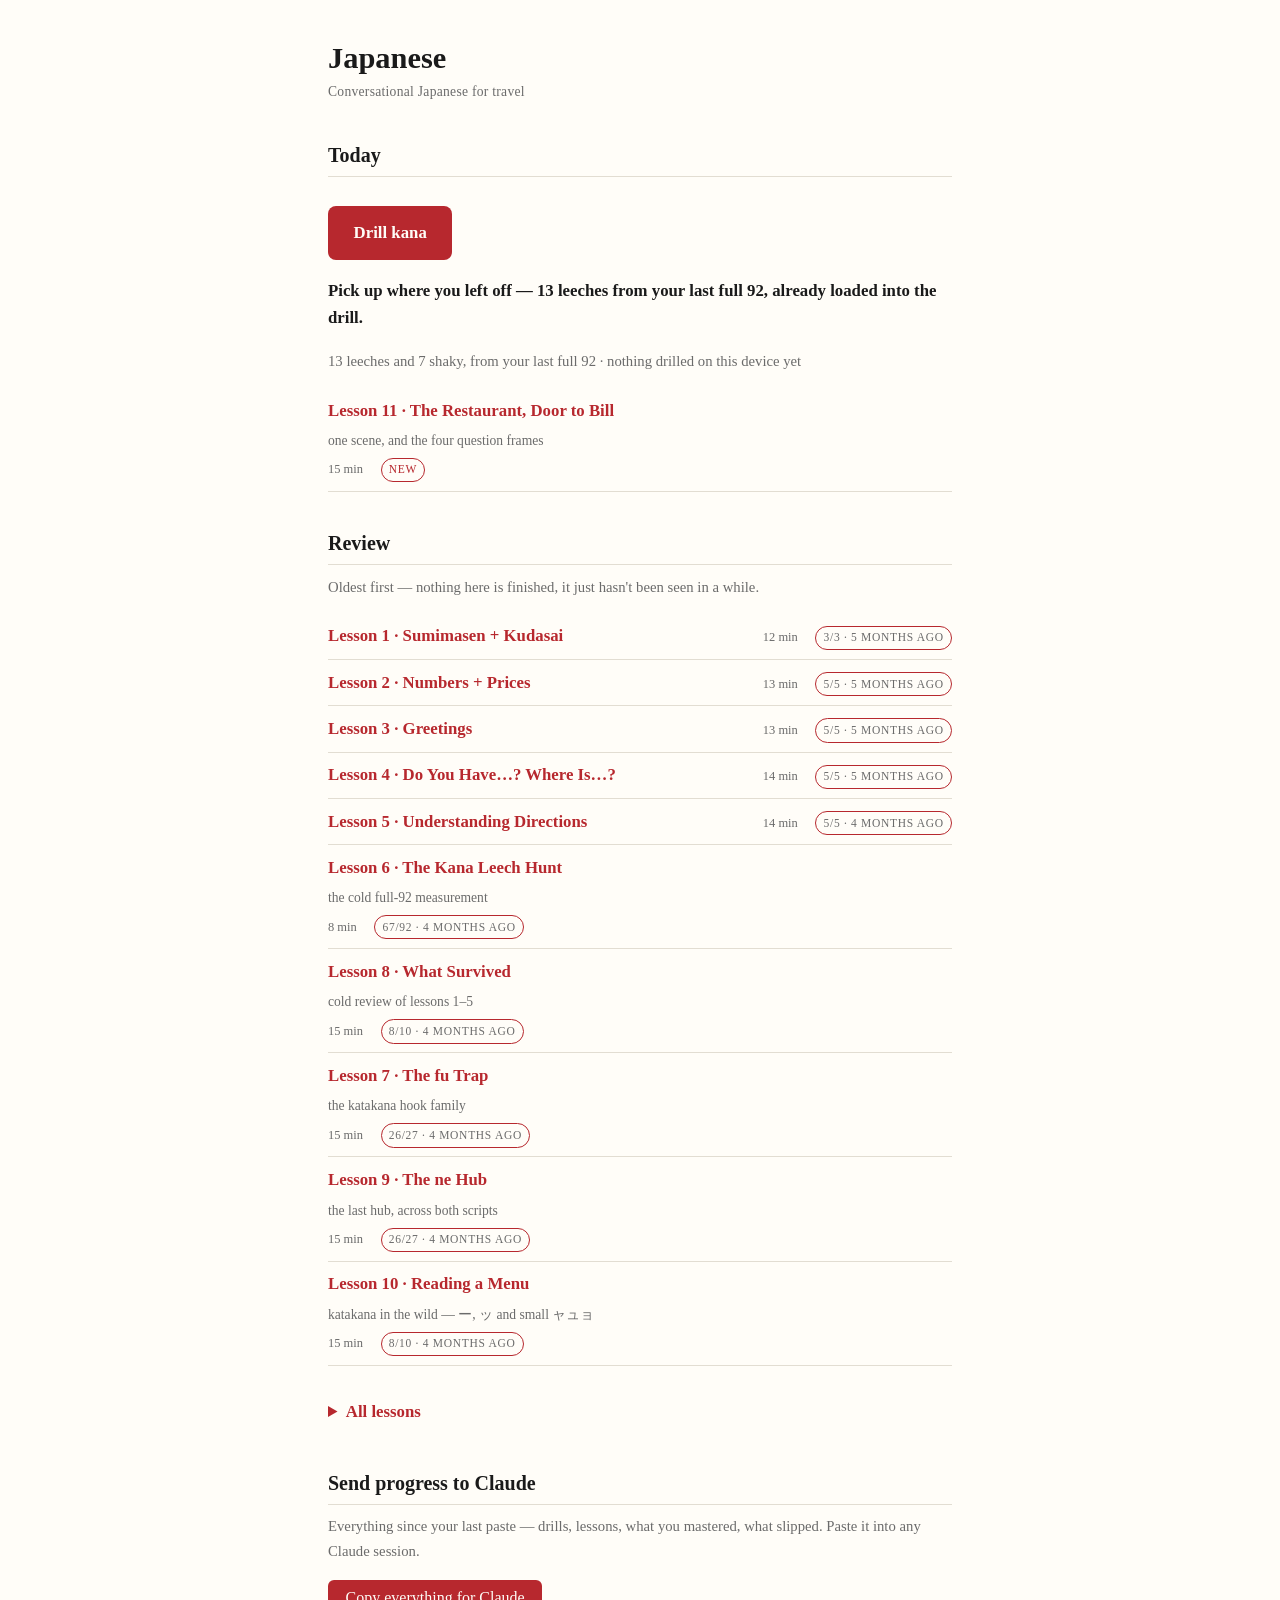
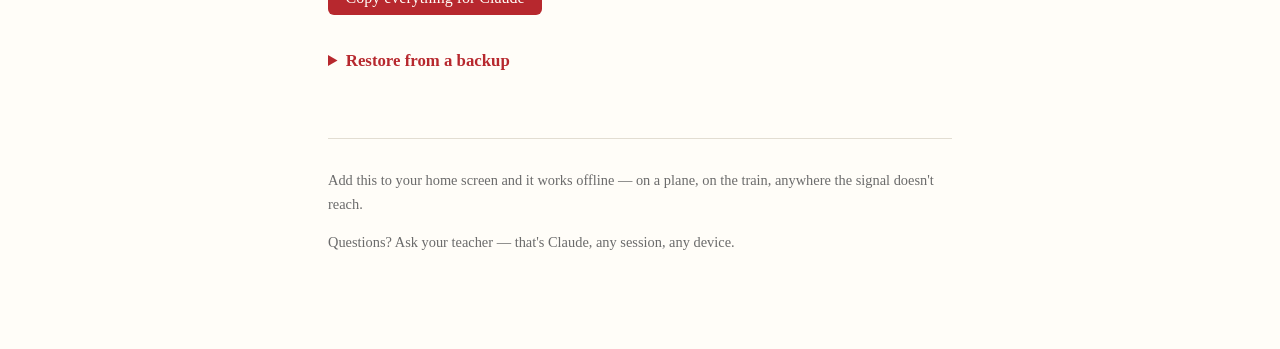
==== commit ec24e090: "Lesson 11 (restaurant, four question frames); the store now records what he typed, not just what he " ====
--- a/index.html
+++ b/index.html
@@ -91,7 +91,7 @@
 </style>
 </head>
 <body>
-<div id="seed" hidden data-seed-miss="みソムアぬモたユまくレツミけワサニ" data-seed-slow="をちイクセなヘしゆによマつシせのフヲケノチれメね" data-seed-lessons='{"0001-sumimasen-and-kudasai": {"right": 3, "total": 3, "on": "2026-07-05"}, "0002-numbers-and-prices": {"right": 5, "total": 5, "on": "2026-07-05"}, "0003-greetings": {"right": 5, "total": 5, "on": "2026-07-05"}, "0004-arimasu-ka-and-doko": {"right": 5, "total": 5, "on": "2026-07-05"}, "0005-understanding-directions": {"right": 5, "total": 5, "on": "2026-08-13"}, "0006-kana-diagnostic": {"right": 67, "total": 92, "on": "2026-08-13"}, "0007-the-fu-trap": {"right": 26, "total": 27, "on": "2026-08-14"}, "0008-what-survived": {"right": 8, "total": 10, "on": "2026-08-13"}, "0009-the-ne-hub": {"right": 26, "total": 27, "on": "2026-08-14"}}'></div>
+<div id="seed" hidden data-seed-miss="まみぬれケヨためろシラワる" data-seed-slow="あヲチちスネり" data-seed-lessons='{"0001-sumimasen-and-kudasai": {"right": 3, "total": 3, "on": "2026-07-05"}, "0002-numbers-and-prices": {"right": 5, "total": 5, "on": "2026-07-05"}, "0003-greetings": {"right": 5, "total": 5, "on": "2026-07-05"}, "0004-arimasu-ka-and-doko": {"right": 5, "total": 5, "on": "2026-07-05"}, "0005-understanding-directions": {"right": 5, "total": 5, "on": "2026-08-13"}, "0006-kana-diagnostic": {"right": 67, "total": 92, "on": "2026-08-13"}, "0007-the-fu-trap": {"right": 26, "total": 27, "on": "2026-08-14"}, "0008-what-survived": {"right": 8, "total": 10, "on": "2026-08-13"}, "0009-the-ne-hub": {"right": 26, "total": 27, "on": "2026-08-14"}, "0010-reading-a-menu": {"right": 8, "total": 10, "on": "2026-08-14"}}'></div>
 <h1>Japanese</h1>
 <div class="lesson-meta">Conversational Japanese for travel</div>
 
@@ -122,6 +122,7 @@
 <li data-lesson="0008-what-survived" data-track="speaking" data-mins="15 min"><a href="lessons/0008-what-survived.html">Lesson 8 · What Survived</a><span class="idx-note">cold review of lessons 1–5</span><span class="idx-mins">15 min</span></li>
 <li data-lesson="0009-the-ne-hub" data-track="reading" data-mins="15 min"><a href="lessons/0009-the-ne-hub.html">Lesson 9 · The ne Hub</a><span class="idx-note">the last hub, across both scripts</span><span class="idx-mins">15 min</span></li>
 <li data-lesson="0010-reading-a-menu" data-track="reading" data-mins="15 min"><a href="lessons/0010-reading-a-menu.html">Lesson 10 · Reading a Menu</a><span class="idx-note">katakana in the wild — ー, ッ and small ャュョ</span><span class="idx-mins">15 min</span></li>
+<li data-lesson="0011-restaurant-door-to-bill" data-track="speaking" data-mins="15 min"><a href="lessons/0011-restaurant-door-to-bill.html">Lesson 11 · The Restaurant, Door to Bill</a><span class="idx-note">one scene, and the four question frames</span><span class="idx-mins">15 min</span></li>
 <li data-ref="1"><a href="reference/kana-confusables.html">Reference · Confusable Kana</a><span class="idx-note">the ~20 pairs, one rule each</span></li>
   </ul>
 </details>
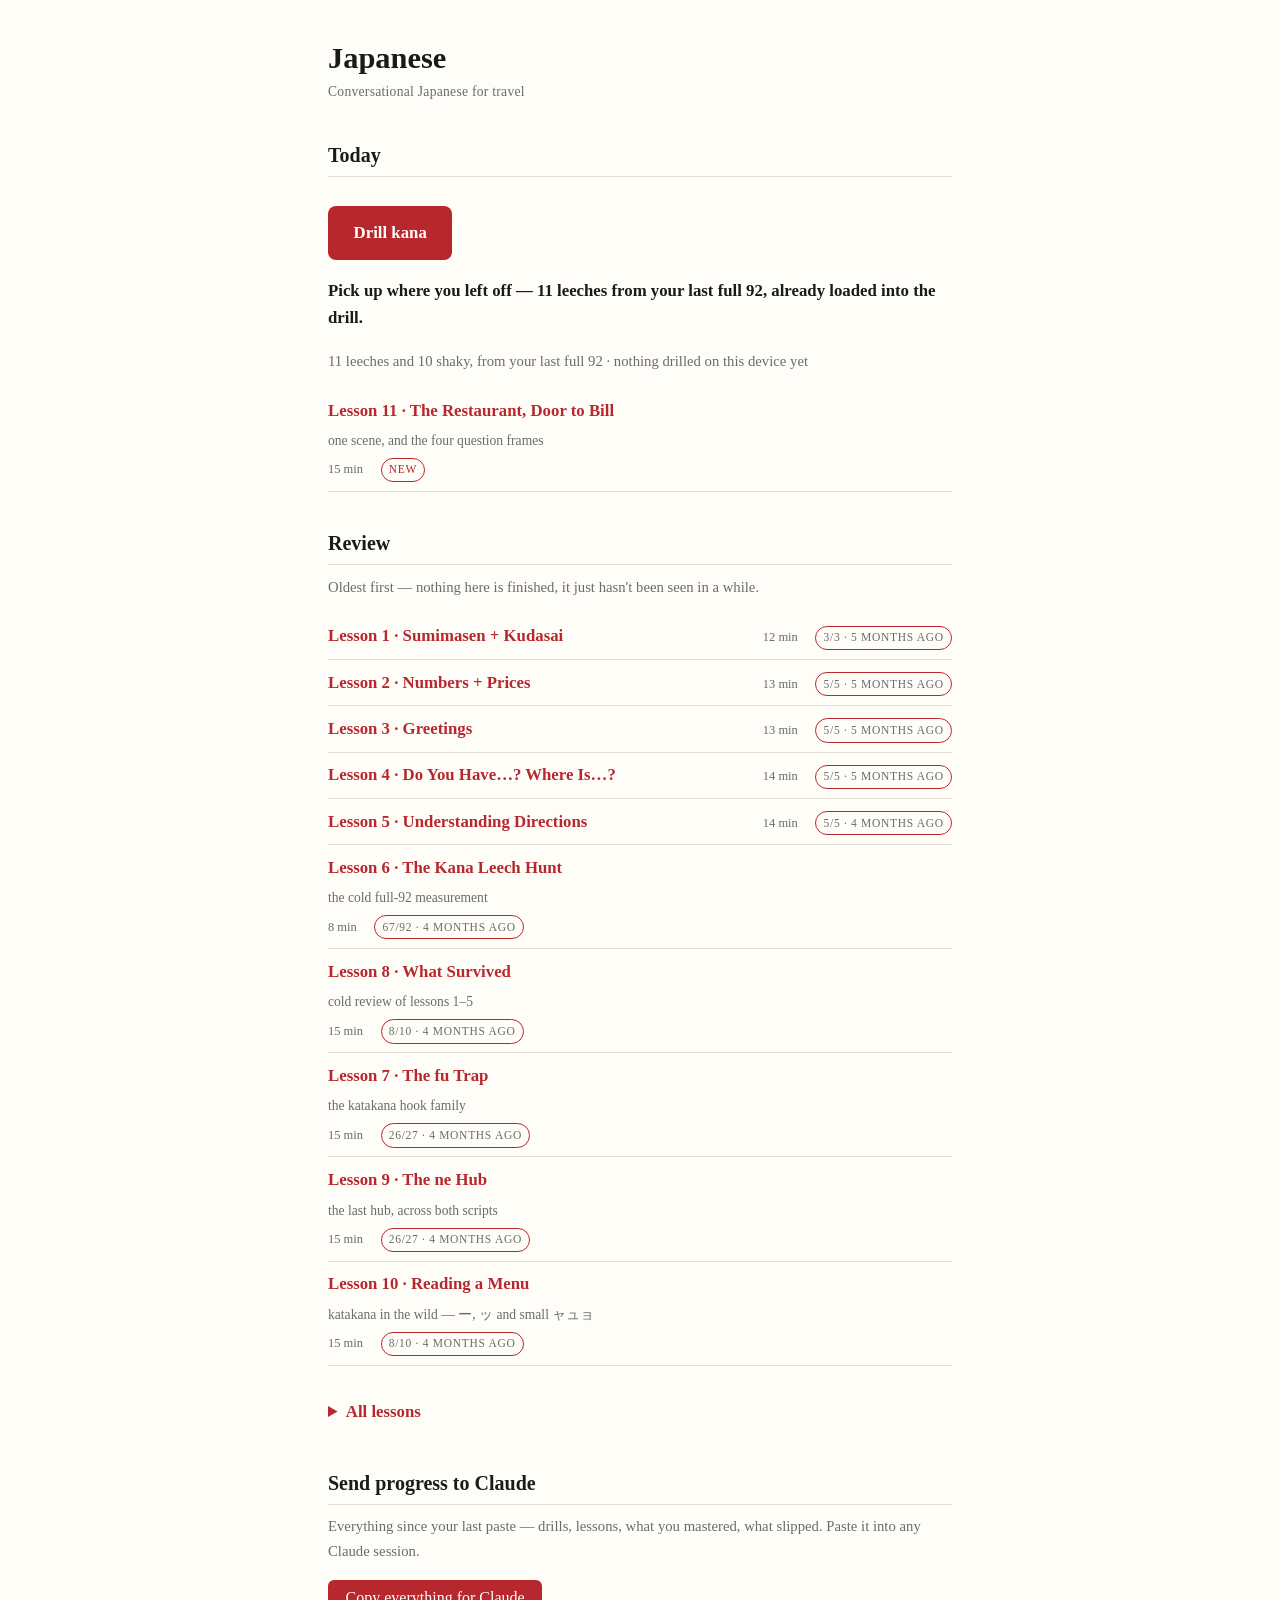
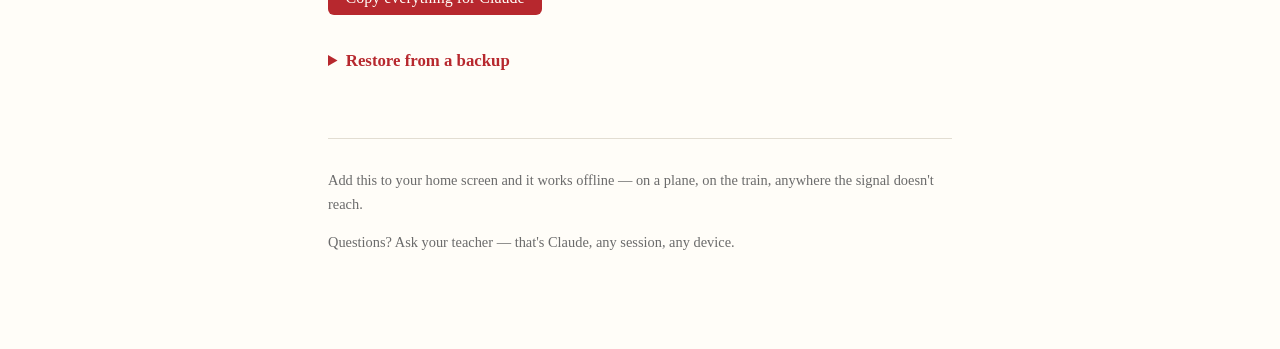
==== commit 46dcdd81: "Cold 92 came back 90/92 — kana moves to maintenance; fix the ro/so pair the tooling could never see" ====
--- a/index.html
+++ b/index.html
@@ -91,7 +91,7 @@
 </style>
 </head>
 <body>
-<div id="seed" hidden data-seed-miss="まみぬれケヨためろシラワる" data-seed-slow="あヲチちスネり" data-seed-lessons='{"0001-sumimasen-and-kudasai": {"right": 3, "total": 3, "on": "2026-07-05"}, "0002-numbers-and-prices": {"right": 5, "total": 5, "on": "2026-07-05"}, "0003-greetings": {"right": 5, "total": 5, "on": "2026-07-05"}, "0004-arimasu-ka-and-doko": {"right": 5, "total": 5, "on": "2026-07-05"}, "0005-understanding-directions": {"right": 5, "total": 5, "on": "2026-08-13"}, "0006-kana-diagnostic": {"right": 67, "total": 92, "on": "2026-08-13"}, "0007-the-fu-trap": {"right": 26, "total": 27, "on": "2026-08-14"}, "0008-what-survived": {"right": 8, "total": 10, "on": "2026-08-13"}, "0009-the-ne-hub": {"right": 26, "total": 27, "on": "2026-08-14"}, "0010-reading-a-menu": {"right": 8, "total": 10, "on": "2026-08-14"}}'></div>
+<div id="seed" hidden data-seed-miss="ケぬれねたまみろツヨル" data-seed-slow="ラワほめるシマリちは" data-seed-lessons='{"0001-sumimasen-and-kudasai": {"right": 3, "total": 3, "on": "2026-07-05"}, "0002-numbers-and-prices": {"right": 5, "total": 5, "on": "2026-07-05"}, "0003-greetings": {"right": 5, "total": 5, "on": "2026-07-05"}, "0004-arimasu-ka-and-doko": {"right": 5, "total": 5, "on": "2026-07-05"}, "0005-understanding-directions": {"right": 5, "total": 5, "on": "2026-08-13"}, "0006-kana-diagnostic": {"right": 67, "total": 92, "on": "2026-08-13"}, "0007-the-fu-trap": {"right": 26, "total": 27, "on": "2026-08-14"}, "0008-what-survived": {"right": 8, "total": 10, "on": "2026-08-13"}, "0009-the-ne-hub": {"right": 26, "total": 27, "on": "2026-08-14"}, "0010-reading-a-menu": {"right": 8, "total": 10, "on": "2026-08-14"}}'></div>
 <h1>Japanese</h1>
 <div class="lesson-meta">Conversational Japanese for travel</div>
 
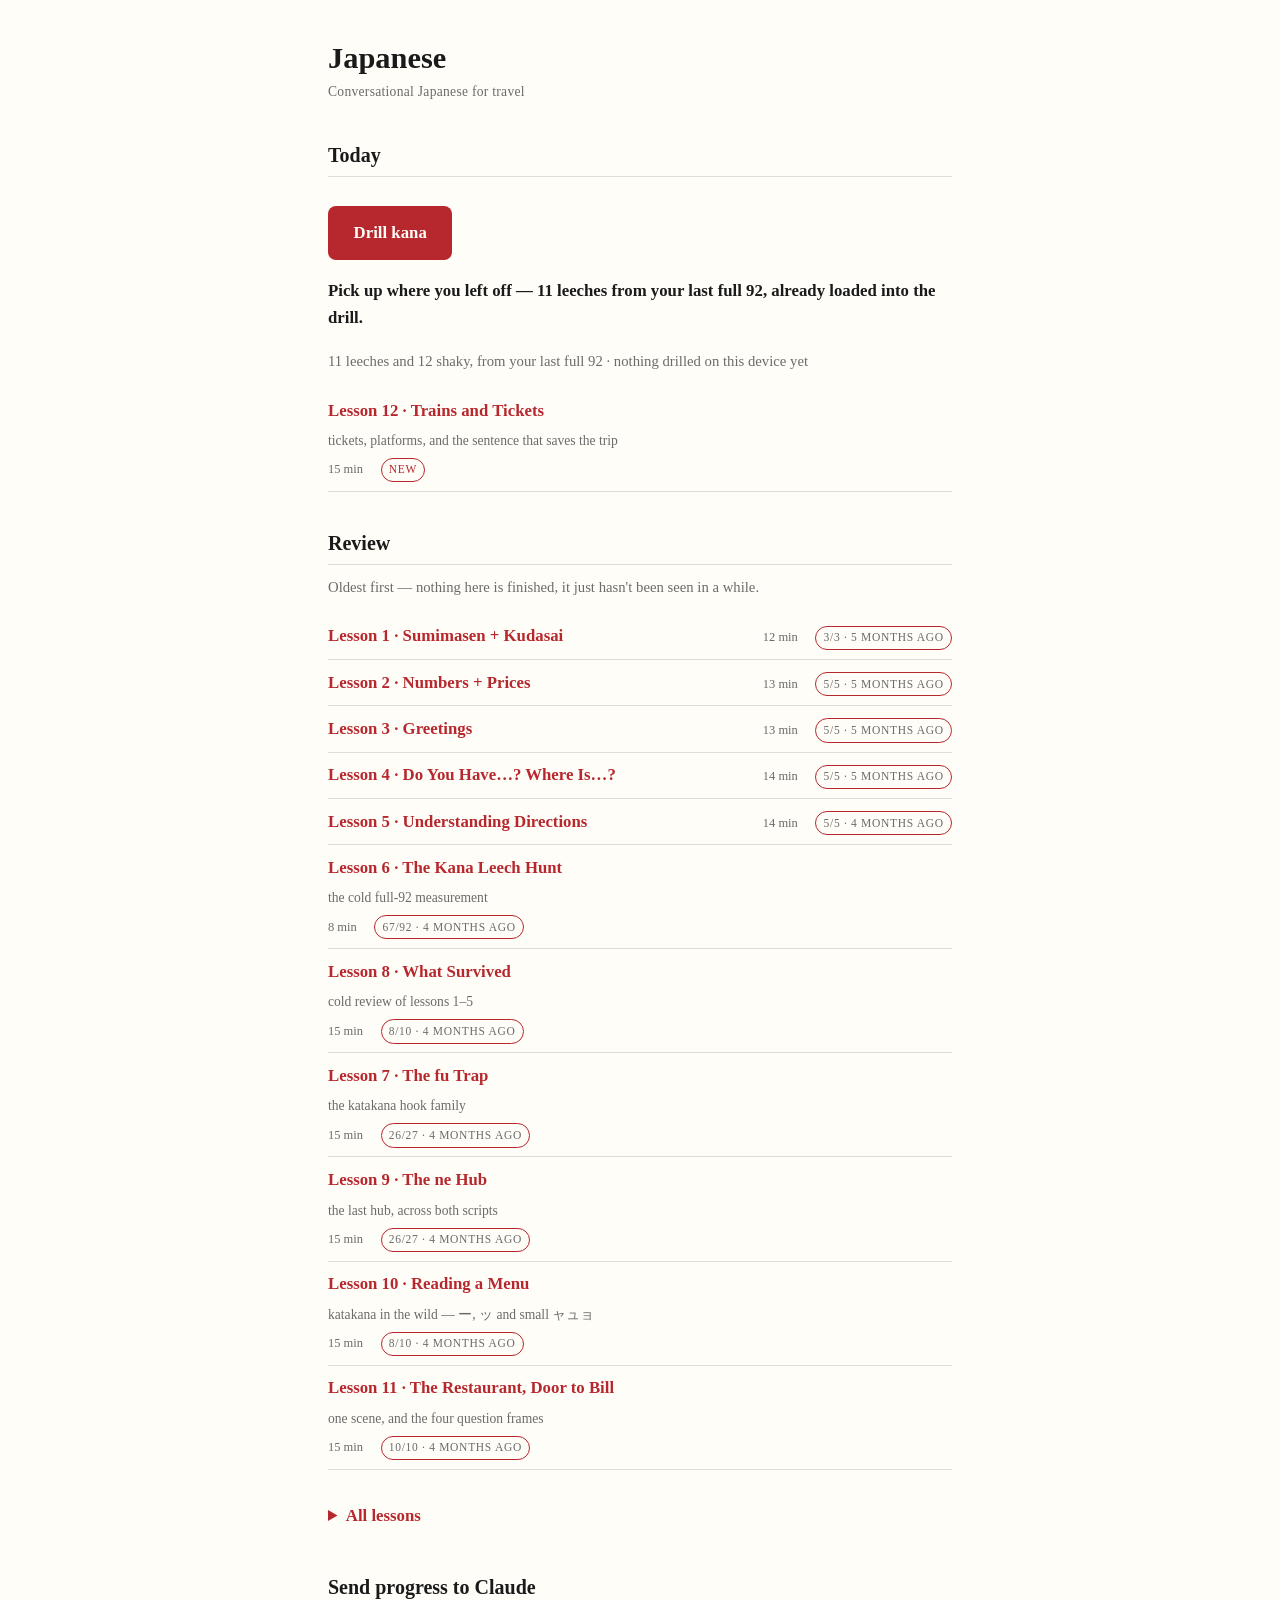
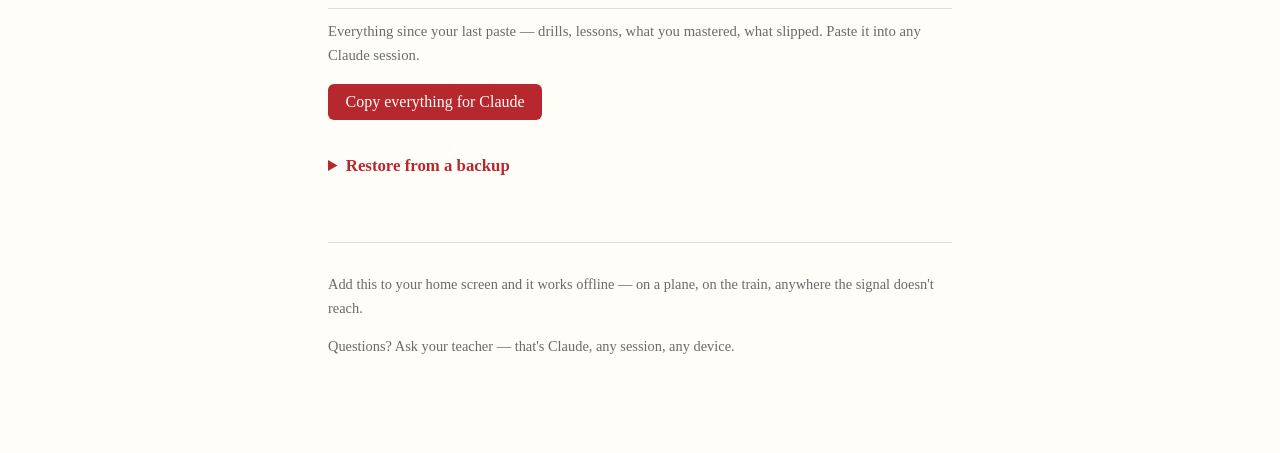
==== commit ec7d6143: "Lesson 12 (trains and tickets); close the kana track per Collin" ====
--- a/index.html
+++ b/index.html
@@ -91,7 +91,7 @@
 </style>
 </head>
 <body>
-<div id="seed" hidden data-seed-miss="ケぬれねたまみろツヨル" data-seed-slow="ラワほめるシマリちは" data-seed-lessons='{"0001-sumimasen-and-kudasai": {"right": 3, "total": 3, "on": "2026-07-05"}, "0002-numbers-and-prices": {"right": 5, "total": 5, "on": "2026-07-05"}, "0003-greetings": {"right": 5, "total": 5, "on": "2026-07-05"}, "0004-arimasu-ka-and-doko": {"right": 5, "total": 5, "on": "2026-07-05"}, "0005-understanding-directions": {"right": 5, "total": 5, "on": "2026-08-13"}, "0006-kana-diagnostic": {"right": 67, "total": 92, "on": "2026-08-13"}, "0007-the-fu-trap": {"right": 26, "total": 27, "on": "2026-08-14"}, "0008-what-survived": {"right": 8, "total": 10, "on": "2026-08-13"}, "0009-the-ne-hub": {"right": 26, "total": 27, "on": "2026-08-14"}, "0010-reading-a-menu": {"right": 8, "total": 10, "on": "2026-08-14"}}'></div>
+<div id="seed" hidden data-seed-miss="たまナルクわケニみろタ" data-seed-slow="モるめほヌヨシワラちマリ" data-seed-lessons='{"0001-sumimasen-and-kudasai": {"right": 3, "total": 3, "on": "2026-07-05"}, "0002-numbers-and-prices": {"right": 5, "total": 5, "on": "2026-07-05"}, "0003-greetings": {"right": 5, "total": 5, "on": "2026-07-05"}, "0004-arimasu-ka-and-doko": {"right": 5, "total": 5, "on": "2026-07-05"}, "0005-understanding-directions": {"right": 5, "total": 5, "on": "2026-08-13"}, "0006-kana-diagnostic": {"right": 67, "total": 92, "on": "2026-08-13"}, "0007-the-fu-trap": {"right": 26, "total": 27, "on": "2026-08-14"}, "0008-what-survived": {"right": 8, "total": 10, "on": "2026-08-13"}, "0009-the-ne-hub": {"right": 26, "total": 27, "on": "2026-08-14"}, "0010-reading-a-menu": {"right": 8, "total": 10, "on": "2026-08-14"}, "0011-restaurant-door-to-bill": {"right": 10, "total": 10, "on": "2026-08-19"}}'></div>
 <h1>Japanese</h1>
 <div class="lesson-meta">Conversational Japanese for travel</div>
 
@@ -123,6 +123,7 @@
 <li data-lesson="0009-the-ne-hub" data-track="reading" data-mins="15 min"><a href="lessons/0009-the-ne-hub.html">Lesson 9 · The ne Hub</a><span class="idx-note">the last hub, across both scripts</span><span class="idx-mins">15 min</span></li>
 <li data-lesson="0010-reading-a-menu" data-track="reading" data-mins="15 min"><a href="lessons/0010-reading-a-menu.html">Lesson 10 · Reading a Menu</a><span class="idx-note">katakana in the wild — ー, ッ and small ャュョ</span><span class="idx-mins">15 min</span></li>
 <li data-lesson="0011-restaurant-door-to-bill" data-track="speaking" data-mins="15 min"><a href="lessons/0011-restaurant-door-to-bill.html">Lesson 11 · The Restaurant, Door to Bill</a><span class="idx-note">one scene, and the four question frames</span><span class="idx-mins">15 min</span></li>
+<li data-lesson="0012-trains-and-tickets" data-track="speaking" data-mins="15 min"><a href="lessons/0012-trains-and-tickets.html">Lesson 12 · Trains and Tickets</a><span class="idx-note">tickets, platforms, and the sentence that saves the trip</span><span class="idx-mins">15 min</span></li>
 <li data-ref="1"><a href="reference/kana-confusables.html">Reference · Confusable Kana</a><span class="idx-note">the ~20 pairs, one rule each</span></li>
   </ul>
 </details>
